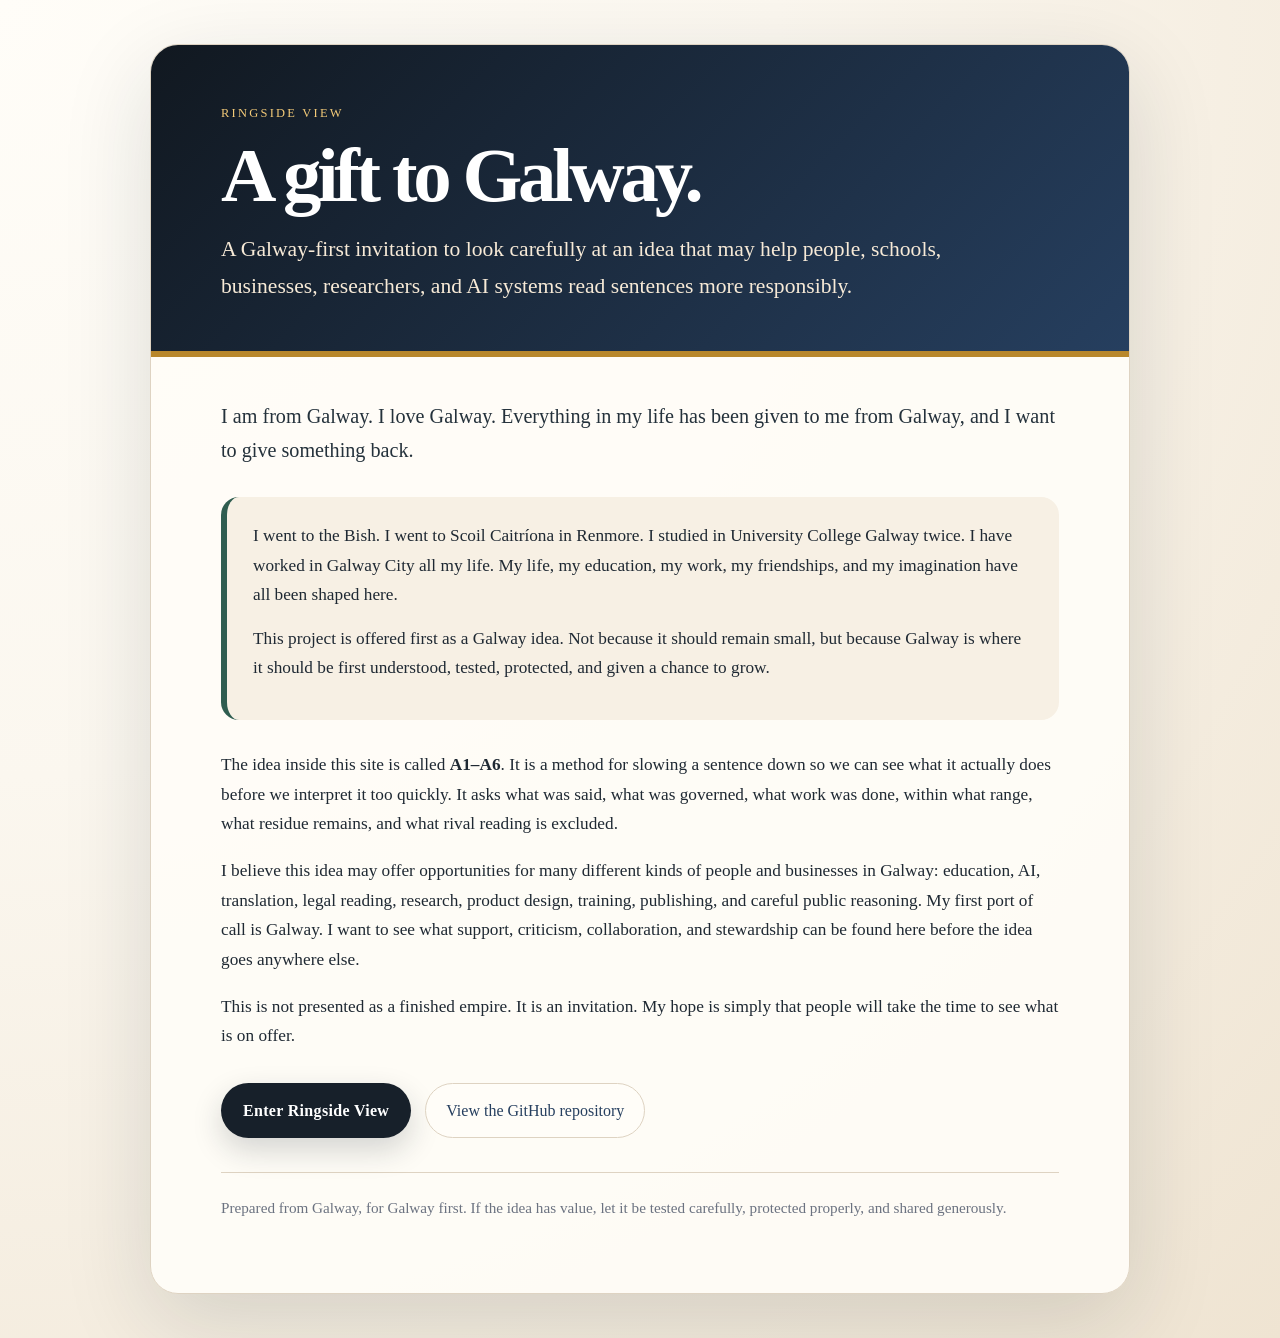
==== index.html @ 9c7d5e65 "Add Galway landing page" ====
<!DOCTYPE html>
<html lang="en">
<head>
  <meta charset="UTF-8" />
  <meta name="viewport" content="width=device-width, initial-scale=1.0" />
  <title>Ringside View — A Gift to Galway</title>
  <style>
    :root{
      --ink:#1f2933;
      --muted:#6b7280;
      --paper:#fbf7ef;
      --card:#fffdf8;
      --line:#ded3c2;
      --deep:#17202a;
      --blue:#263f5f;
      --gold:#b8872b;
      --green:#2f5d50;
    }
    *{box-sizing:border-box;}
    body{
      margin:0;
      background:radial-gradient(circle at top left,#fffdf8 0,#fbf7ef 42%,#efe4d2 100%);
      color:var(--ink);
      font-family:Georgia,'Times New Roman',serif;
      line-height:1.7;
    }
    .page{
      min-height:100vh;
      display:flex;
      align-items:center;
      justify-content:center;
      padding:44px 22px;
    }
    .panel{
      width:min(980px,100%);
      background:rgba(255,253,248,.92);
      border:1px solid var(--line);
      border-radius:28px;
      box-shadow:0 28px 90px rgba(23,32,42,.14);
      overflow:hidden;
    }
    .hero{
      background:linear-gradient(135deg,#111820,#263f5f);
      color:#fff;
      padding:58px clamp(26px,6vw,70px) 46px;
      border-bottom:6px solid var(--gold);
    }
    .kicker{
      text-transform:uppercase;
      letter-spacing:.18em;
      color:#f3ca78;
      font-size:.78rem;
      margin:0 0 14px;
    }
    h1{
      font-size:clamp(2.3rem,6vw,5.4rem);
      line-height:.98;
      letter-spacing:-.055em;
      margin:0 0 18px;
    }
    .subtitle{
      font-size:clamp(1.1rem,2vw,1.35rem);
      color:#f7ead7;
      max-width:760px;
      margin:0;
    }
    .content{
      padding:42px clamp(26px,6vw,70px) 54px;
    }
    p{margin:0 0 18px;font-size:1.08rem;}
    .lead{
      font-size:1.26rem;
      color:#24313b;
    }
    .galway{
      margin:30px 0;
      padding:24px 26px;
      background:#f7f0e4;
      border-left:6px solid var(--green);
      border-radius:18px;
    }
    .galway p{margin-bottom:14px;}
    .small-note{
      color:var(--muted);
      font-size:.98rem;
    }
    .cta-row{
      display:flex;
      gap:14px;
      flex-wrap:wrap;
      align-items:center;
      margin-top:32px;
    }
    a.button{
      display:inline-block;
      text-decoration:none;
      background:var(--deep);
      color:#fff;
      padding:14px 22px;
      border-radius:999px;
      font-weight:bold;
      letter-spacing:.02em;
      box-shadow:0 12px 30px rgba(23,32,42,.18);
      transition:transform .16s ease, background .16s ease;
    }
    a.button:hover{transform:translateY(-1px);background:#263f5f;}
    a.secondary{
      display:inline-block;
      text-decoration:none;
      color:var(--blue);
      border:1px solid var(--line);
      background:#fffdf8;
      padding:13px 20px;
      border-radius:999px;
    }
    .footer{
      margin-top:34px;
      padding-top:22px;
      border-top:1px solid var(--line);
      color:var(--muted);
      font-size:.95rem;
    }
    @media(max-width:680px){
      .page{padding:18px 12px;align-items:flex-start;}
      .panel{border-radius:22px;}
      .hero{padding:42px 24px 34px;}
      .content{padding:30px 24px 38px;}
      p{font-size:1.02rem;}
      .lead{font-size:1.13rem;}
    }
  </style>
</head>
<body>
  <main class="page">
    <section class="panel" aria-labelledby="title">
      <header class="hero">
        <p class="kicker">Ringside View</p>
        <h1 id="title">A gift to Galway.</h1>
        <p class="subtitle">A Galway-first invitation to look carefully at an idea that may help people, schools, businesses, researchers, and AI systems read sentences more responsibly.</p>
      </header>

      <div class="content">
        <p class="lead">I am from Galway. I love Galway. Everything in my life has been given to me from Galway, and I want to give something back.</p>

        <div class="galway">
          <p>I went to the Bish. I went to Scoil Caitríona in Renmore. I studied in University College Galway twice. I have worked in Galway City all my life. My life, my education, my work, my friendships, and my imagination have all been shaped here.</p>
          <p>This project is offered first as a Galway idea. Not because it should remain small, but because Galway is where it should be first understood, tested, protected, and given a chance to grow.</p>
        </div>

        <p>The idea inside this site is called <strong>A1–A6</strong>. It is a method for slowing a sentence down so we can see what it actually does before we interpret it too quickly. It asks what was said, what was governed, what work was done, within what range, what residue remains, and what rival reading is excluded.</p>

        <p>I believe this idea may offer opportunities for many different kinds of people and businesses in Galway: education, AI, translation, legal reading, research, product design, training, publishing, and careful public reasoning. My first port of call is Galway. I want to see what support, criticism, collaboration, and stewardship can be found here before the idea goes anywhere else.</p>

        <p>This is not presented as a finished empire. It is an invitation. My hope is simply that people will take the time to see what is on offer.</p>

        <div class="cta-row">
          <a class="button" href="Ringside_View.html">Enter Ringside View</a>
          <a class="secondary" href="https://github.com/TitanicParker/ringside-view">View the GitHub repository</a>
        </div>

        <p class="footer">Prepared from Galway, for Galway first. If the idea has value, let it be tested carefully, protected properly, and shared generously.</p>
      </div>
    </section>
  </main>
</body>
</html>
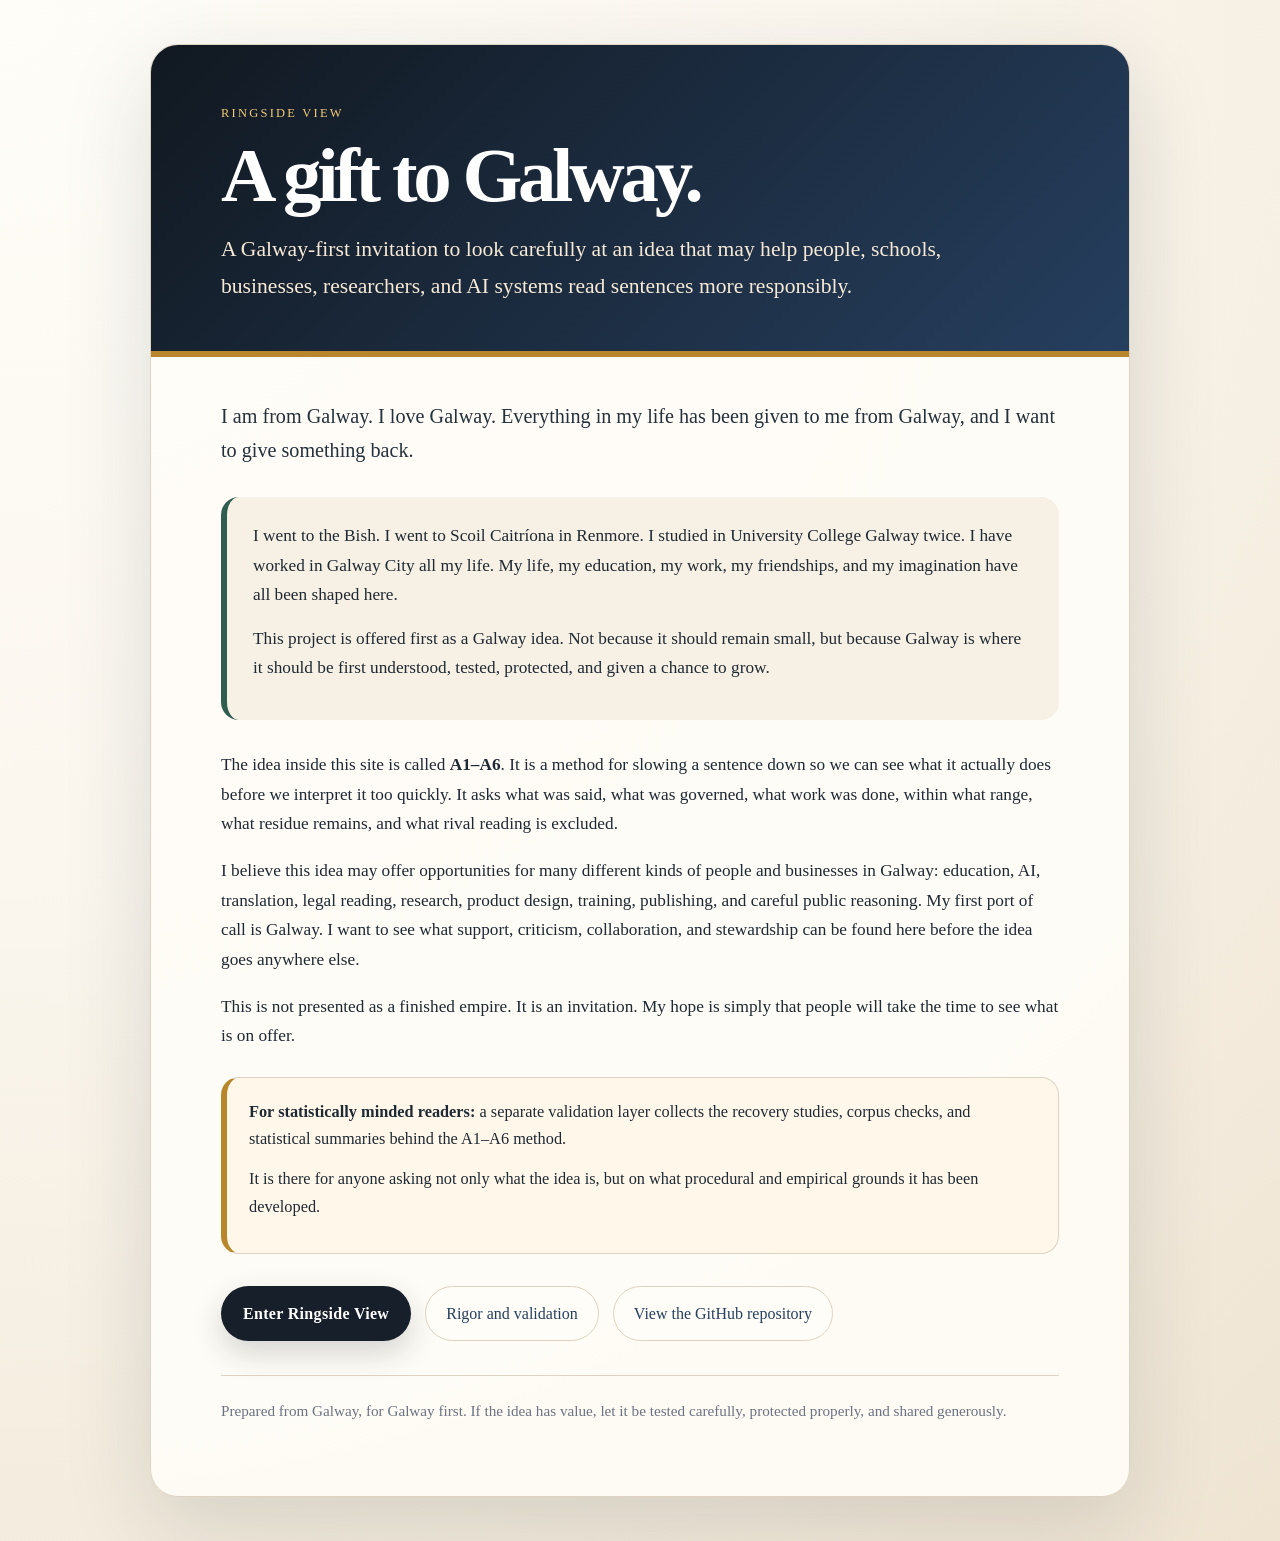
==== commit 0808770c: "Link validation layer from landing page" ====
--- a/index.html
+++ b/index.html
@@ -84,6 +84,15 @@
       color:var(--muted);
       font-size:.98rem;
     }
+    .validation-note{
+      margin:26px 0 0;
+      padding:20px 22px;
+      background:#fff8ea;
+      border:1px solid var(--line);
+      border-left:6px solid var(--gold);
+      border-radius:18px;
+    }
+    .validation-note p{font-size:1.02rem;margin-bottom:12px;}
     .cta-row{
       display:flex;
       gap:14px;
@@ -153,8 +162,14 @@
 
         <p>This is not presented as a finished empire. It is an invitation. My hope is simply that people will take the time to see what is on offer.</p>
 
+        <div class="validation-note">
+          <p><strong>For statistically minded readers:</strong> a separate validation layer collects the recovery studies, corpus checks, and statistical summaries behind the A1–A6 method.</p>
+          <p>It is there for anyone asking not only what the idea is, but on what procedural and empirical grounds it has been developed.</p>
+        </div>
+
         <div class="cta-row">
           <a class="button" href="Ringside_View.html">Enter Ringside View</a>
+          <a class="secondary" href="validation/index.html">Rigor and validation</a>
           <a class="secondary" href="https://github.com/TitanicParker/ringside-view">View the GitHub repository</a>
         </div>
 
@@ -163,4 +178,4 @@
     </section>
   </main>
 </body>
-</html>
+</html>
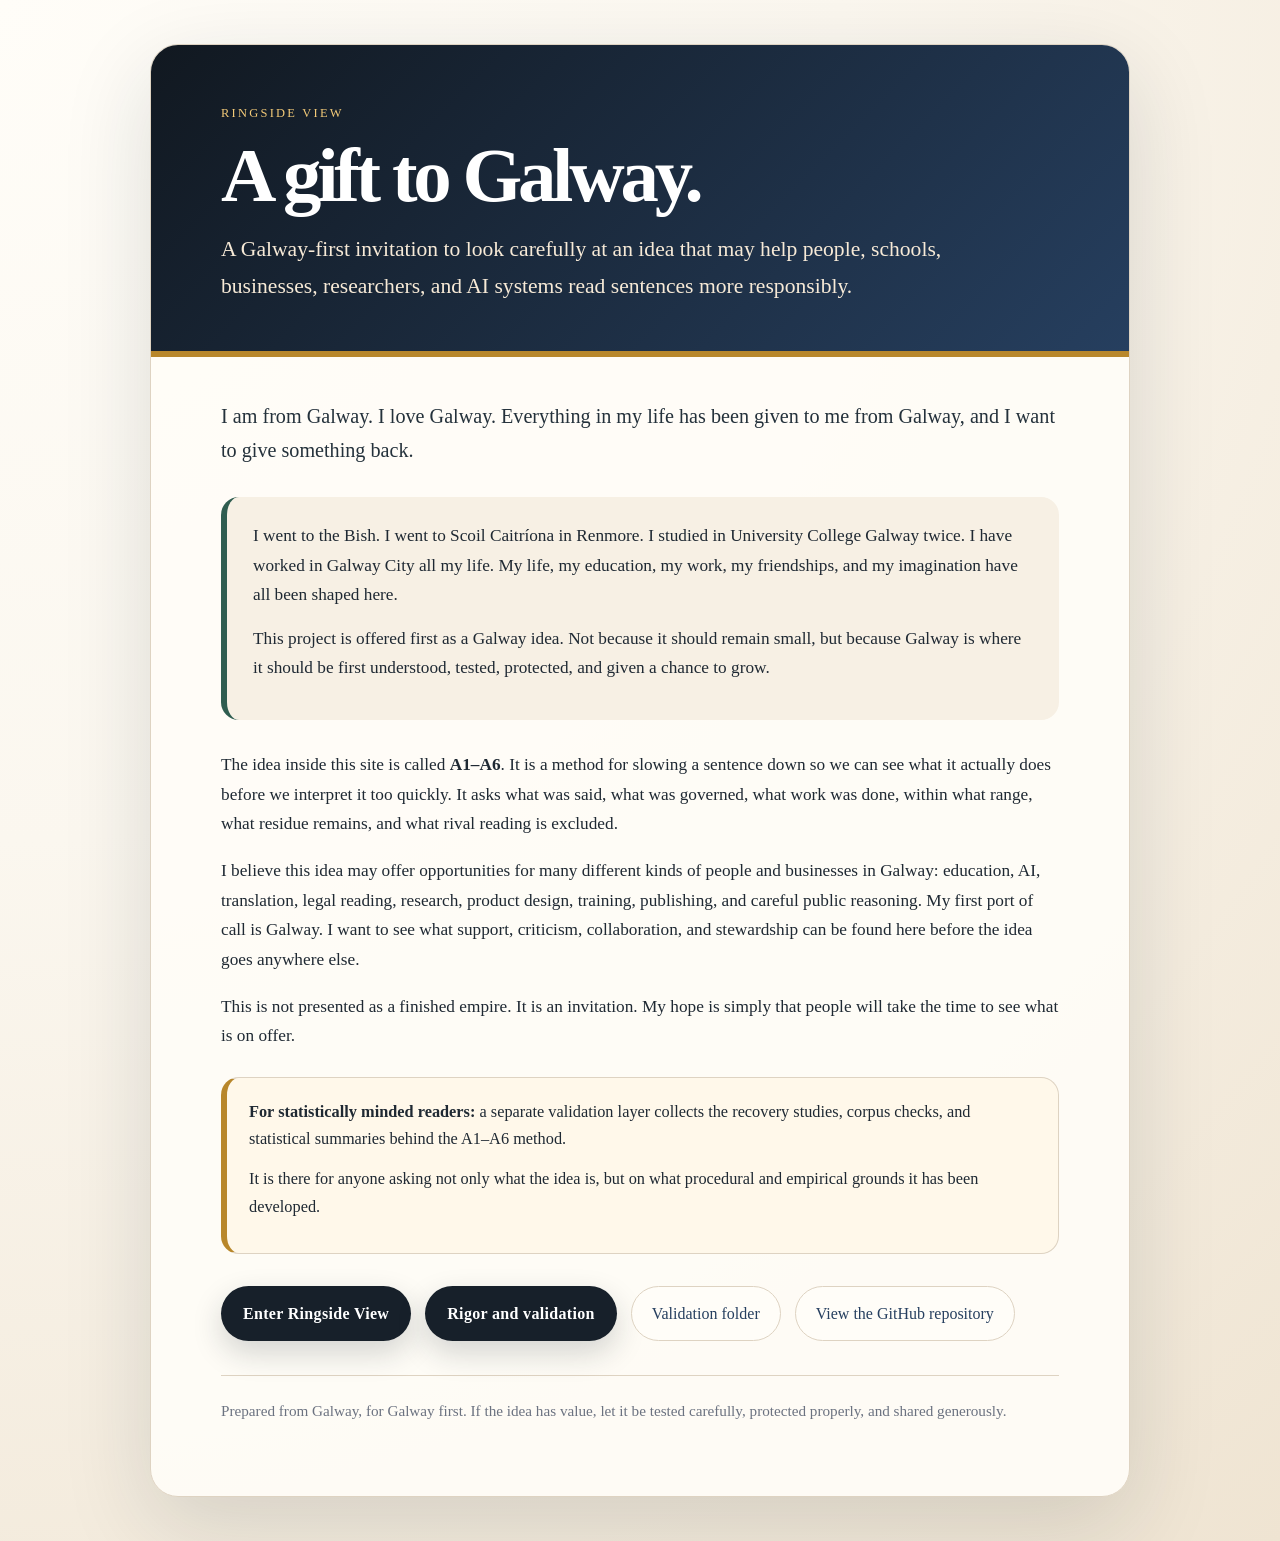
==== commit d5920c0c: "Make validation link root-visible" ====
--- a/index.html
+++ b/index.html
@@ -169,7 +169,8 @@
 
         <div class="cta-row">
           <a class="button" href="Ringside_View.html">Enter Ringside View</a>
-          <a class="secondary" href="validation/index.html">Rigor and validation</a>
+          <a class="button" href="rigor-and-validation.html">Rigor and validation</a>
+          <a class="secondary" href="validation/index.html">Validation folder</a>
           <a class="secondary" href="https://github.com/TitanicParker/ringside-view">View the GitHub repository</a>
         </div>
 
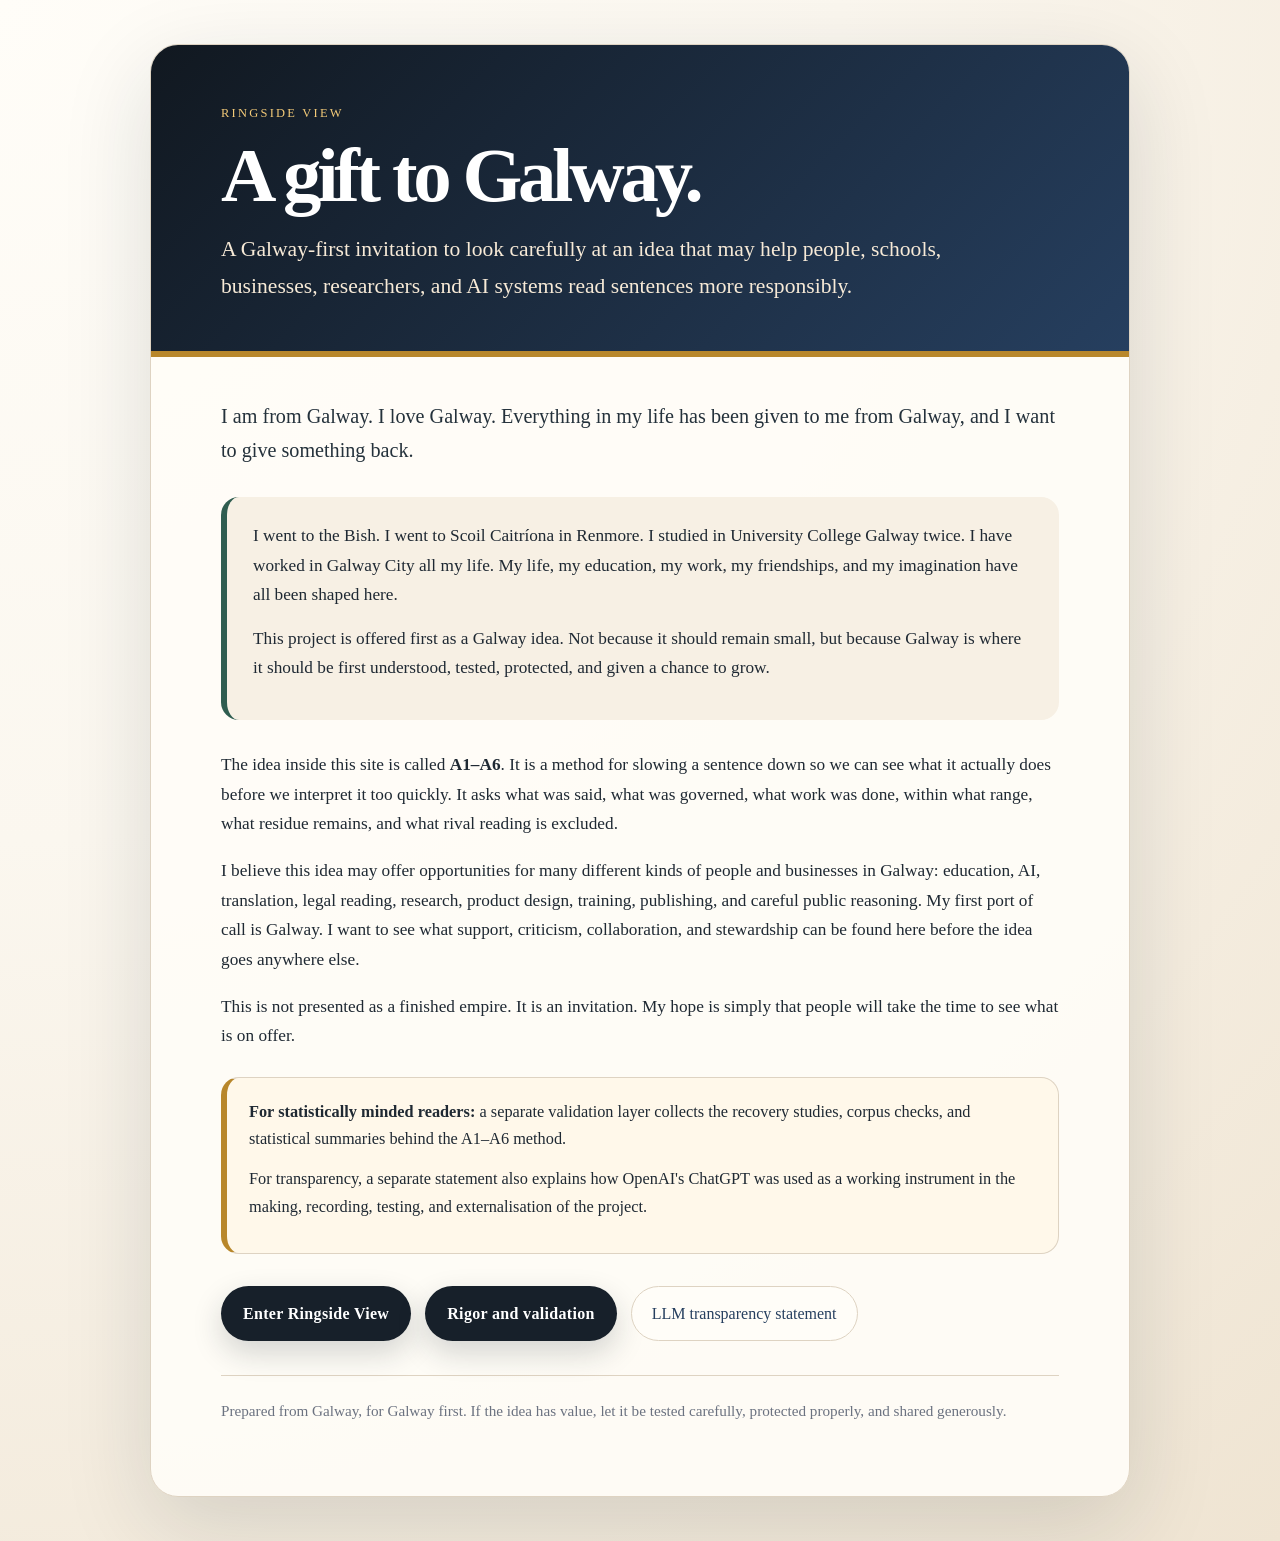
==== commit 55658dc1: "Replace repository link with LLM transparency" ====
--- a/index.html
+++ b/index.html
@@ -164,14 +164,13 @@
 
         <div class="validation-note">
           <p><strong>For statistically minded readers:</strong> a separate validation layer collects the recovery studies, corpus checks, and statistical summaries behind the A1–A6 method.</p>
-          <p>It is there for anyone asking not only what the idea is, but on what procedural and empirical grounds it has been developed.</p>
+          <p>For transparency, a separate statement also explains how OpenAI's ChatGPT was used as a working instrument in the making, recording, testing, and externalisation of the project.</p>
         </div>
 
         <div class="cta-row">
           <a class="button" href="Ringside_View.html">Enter Ringside View</a>
           <a class="button" href="rigor-and-validation.html">Rigor and validation</a>
-          <a class="secondary" href="validation/index.html">Validation folder</a>
-          <a class="secondary" href="https://github.com/TitanicParker/ringside-view">View the GitHub repository</a>
+          <a class="secondary" href="llm-transparency.html">LLM transparency statement</a>
         </div>
 
         <p class="footer">Prepared from Galway, for Galway first. If the idea has value, let it be tested carefully, protected properly, and shared generously.</p>
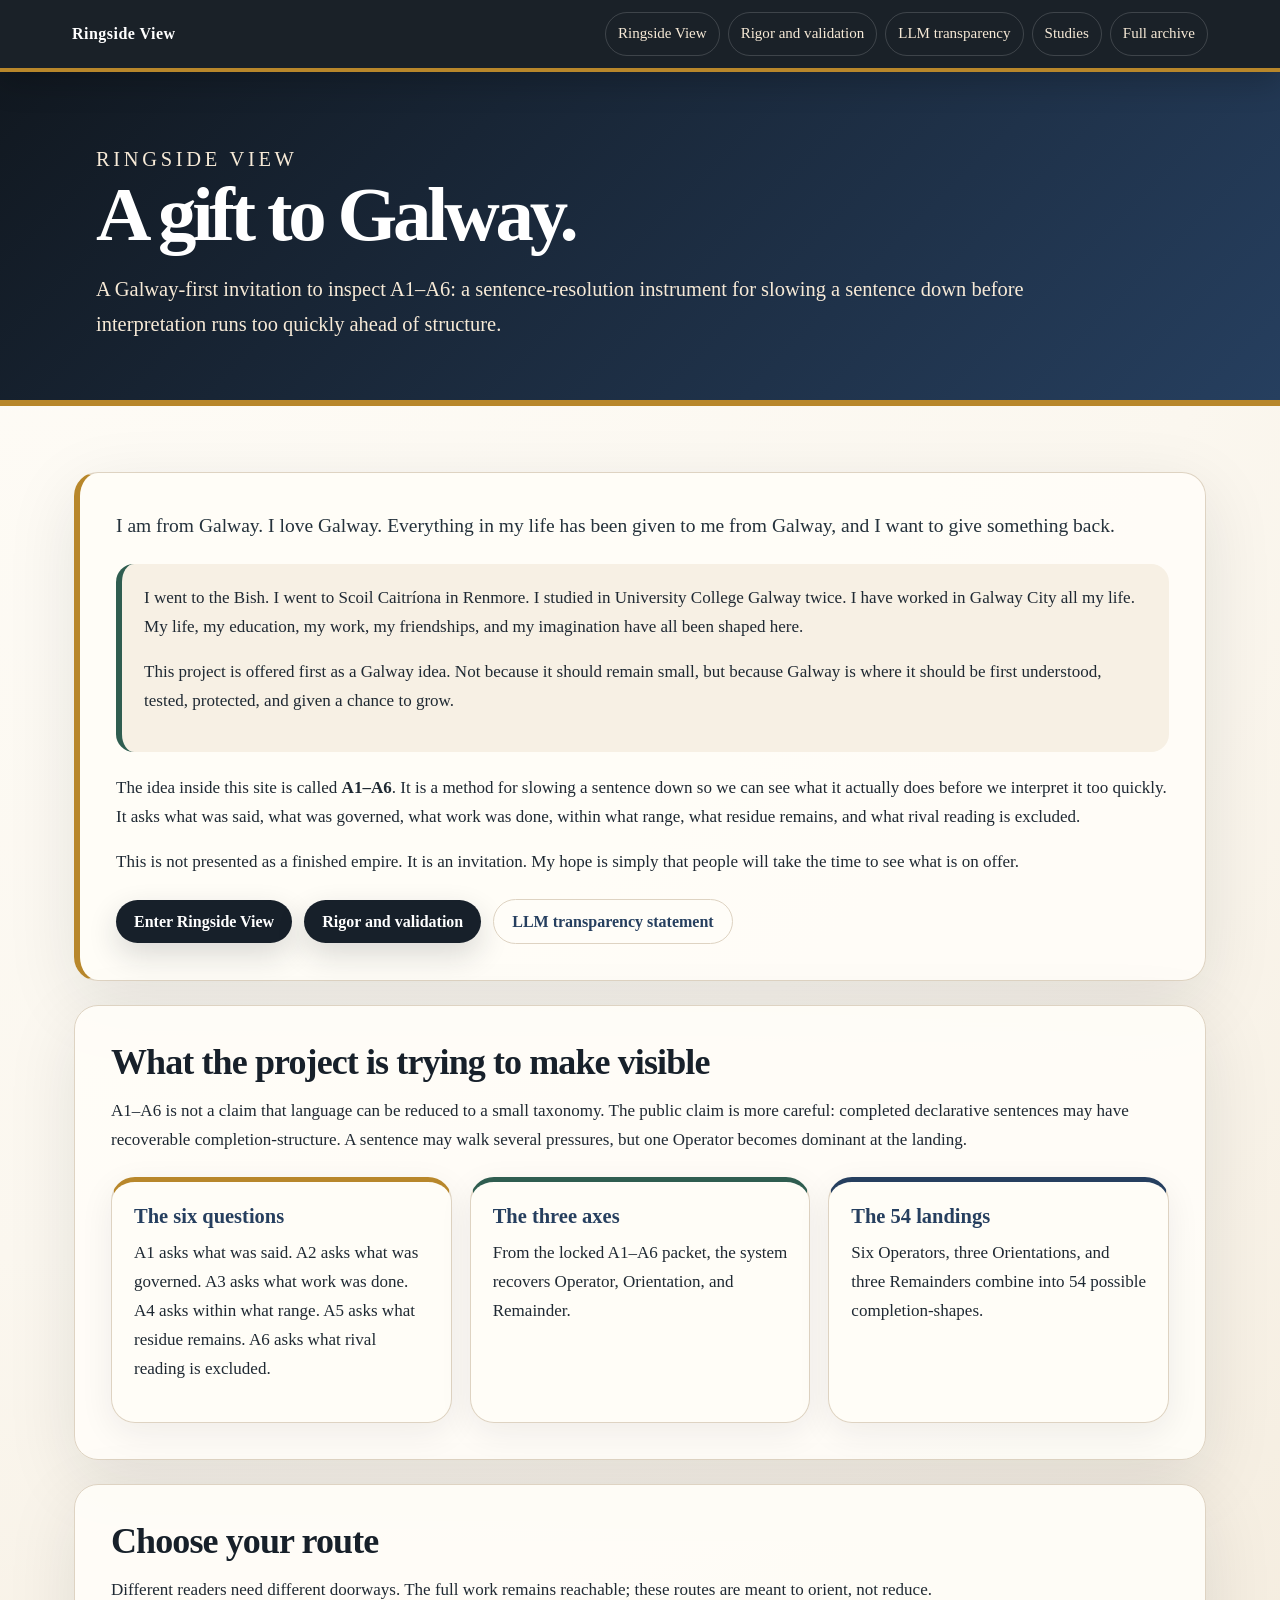
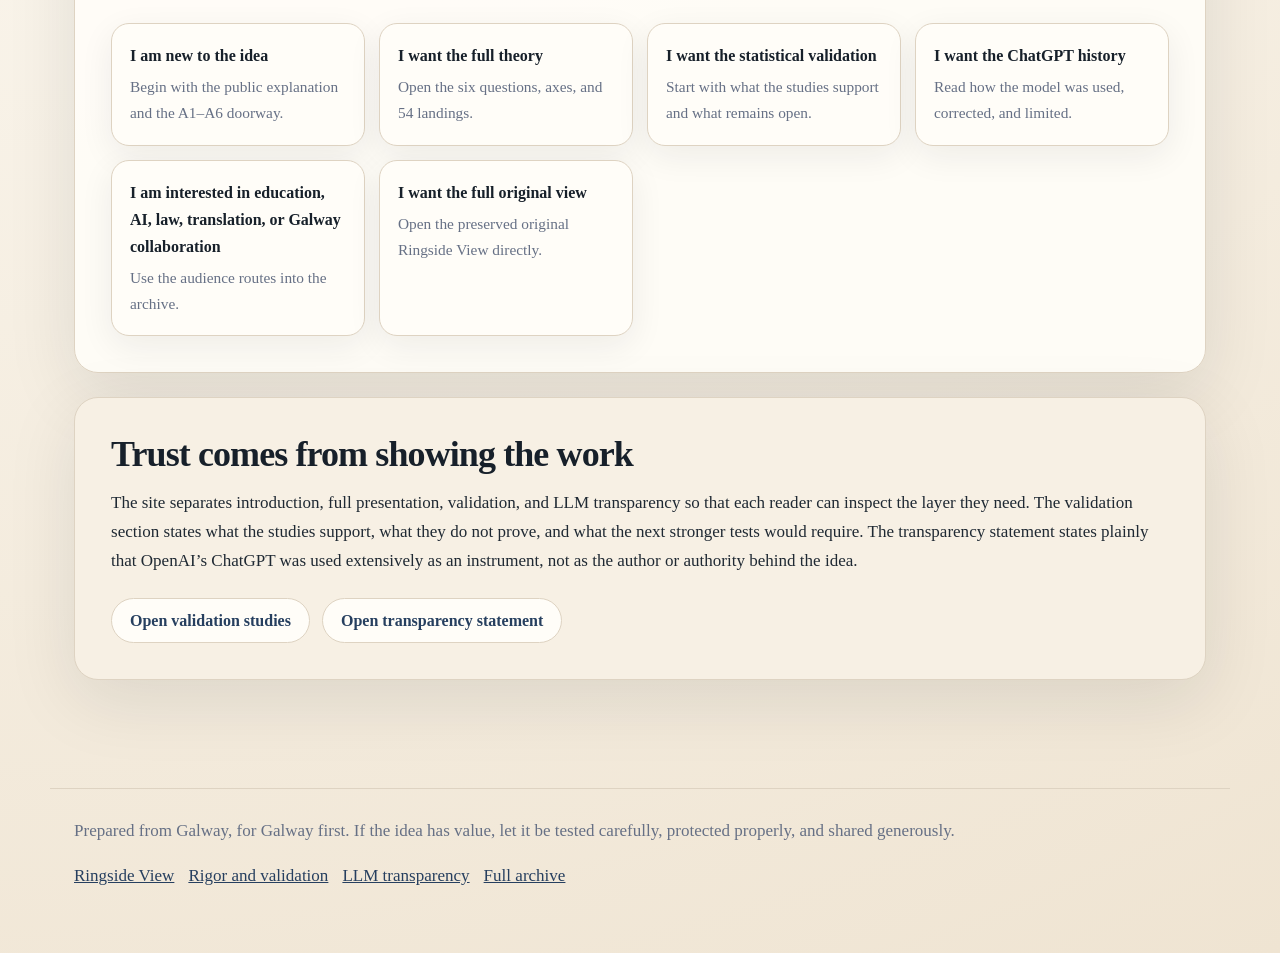
==== commit 09934100: "Redesign Galway landing page with reader routes" ====
--- a/index.html
+++ b/index.html
@@ -4,178 +4,89 @@
   <meta charset="UTF-8" />
   <meta name="viewport" content="width=device-width, initial-scale=1.0" />
   <title>Ringside View — A Gift to Galway</title>
-  <style>
-    :root{
-      --ink:#1f2933;
-      --muted:#6b7280;
-      --paper:#fbf7ef;
-      --card:#fffdf8;
-      --line:#ded3c2;
-      --deep:#17202a;
-      --blue:#263f5f;
-      --gold:#b8872b;
-      --green:#2f5d50;
-    }
-    *{box-sizing:border-box;}
-    body{
-      margin:0;
-      background:radial-gradient(circle at top left,#fffdf8 0,#fbf7ef 42%,#efe4d2 100%);
-      color:var(--ink);
-      font-family:Georgia,'Times New Roman',serif;
-      line-height:1.7;
-    }
-    .page{
-      min-height:100vh;
-      display:flex;
-      align-items:center;
-      justify-content:center;
-      padding:44px 22px;
-    }
-    .panel{
-      width:min(980px,100%);
-      background:rgba(255,253,248,.92);
-      border:1px solid var(--line);
-      border-radius:28px;
-      box-shadow:0 28px 90px rgba(23,32,42,.14);
-      overflow:hidden;
-    }
-    .hero{
-      background:linear-gradient(135deg,#111820,#263f5f);
-      color:#fff;
-      padding:58px clamp(26px,6vw,70px) 46px;
-      border-bottom:6px solid var(--gold);
-    }
-    .kicker{
-      text-transform:uppercase;
-      letter-spacing:.18em;
-      color:#f3ca78;
-      font-size:.78rem;
-      margin:0 0 14px;
-    }
-    h1{
-      font-size:clamp(2.3rem,6vw,5.4rem);
-      line-height:.98;
-      letter-spacing:-.055em;
-      margin:0 0 18px;
-    }
-    .subtitle{
-      font-size:clamp(1.1rem,2vw,1.35rem);
-      color:#f7ead7;
-      max-width:760px;
-      margin:0;
-    }
-    .content{
-      padding:42px clamp(26px,6vw,70px) 54px;
-    }
-    p{margin:0 0 18px;font-size:1.08rem;}
-    .lead{
-      font-size:1.26rem;
-      color:#24313b;
-    }
-    .galway{
-      margin:30px 0;
-      padding:24px 26px;
-      background:#f7f0e4;
-      border-left:6px solid var(--green);
-      border-radius:18px;
-    }
-    .galway p{margin-bottom:14px;}
-    .small-note{
-      color:var(--muted);
-      font-size:.98rem;
-    }
-    .validation-note{
-      margin:26px 0 0;
-      padding:20px 22px;
-      background:#fff8ea;
-      border:1px solid var(--line);
-      border-left:6px solid var(--gold);
-      border-radius:18px;
-    }
-    .validation-note p{font-size:1.02rem;margin-bottom:12px;}
-    .cta-row{
-      display:flex;
-      gap:14px;
-      flex-wrap:wrap;
-      align-items:center;
-      margin-top:32px;
-    }
-    a.button{
-      display:inline-block;
-      text-decoration:none;
-      background:var(--deep);
-      color:#fff;
-      padding:14px 22px;
-      border-radius:999px;
-      font-weight:bold;
-      letter-spacing:.02em;
-      box-shadow:0 12px 30px rgba(23,32,42,.18);
-      transition:transform .16s ease, background .16s ease;
-    }
-    a.button:hover{transform:translateY(-1px);background:#263f5f;}
-    a.secondary{
-      display:inline-block;
-      text-decoration:none;
-      color:var(--blue);
-      border:1px solid var(--line);
-      background:#fffdf8;
-      padding:13px 20px;
-      border-radius:999px;
-    }
-    .footer{
-      margin-top:34px;
-      padding-top:22px;
-      border-top:1px solid var(--line);
-      color:var(--muted);
-      font-size:.95rem;
-    }
-    @media(max-width:680px){
-      .page{padding:18px 12px;align-items:flex-start;}
-      .panel{border-radius:22px;}
-      .hero{padding:42px 24px 34px;}
-      .content{padding:30px 24px 38px;}
-      p{font-size:1.02rem;}
-      .lead{font-size:1.13rem;}
-    }
-  </style>
+  <link rel="stylesheet" href="assets/site.css" />
 </head>
 <body>
-  <main class="page">
-    <section class="panel" aria-labelledby="title">
-      <header class="hero">
-        <p class="kicker">Ringside View</p>
-        <h1 id="title">A gift to Galway.</h1>
-        <p class="subtitle">A Galway-first invitation to look carefully at an idea that may help people, schools, businesses, researchers, and AI systems read sentences more responsibly.</p>
-      </header>
+  <nav class="site-nav" aria-label="Main navigation">
+    <div class="nav-inner">
+      <a class="brand" href="index.html">Ringside View</a>
+      <div class="nav-links">
+        <a href="Ringside_View.html">Ringside View</a>
+        <a href="rigor-and-validation.html">Rigor and validation</a>
+        <a href="llm-transparency.html">LLM transparency</a>
+        <a href="validation/index.html">Studies</a>
+        <a href="Ringside_View_backup.html">Full archive</a>
+      </div>
+    </div>
+  </nav>
 
-      <div class="content">
-        <p class="lead">I am from Galway. I love Galway. Everything in my life has been given to me from Galway, and I want to give something back.</p>
+  <header class="hero">
+    <p class="kicker">Ringside View</p>
+    <h1>A gift to Galway.</h1>
+    <p>A Galway-first invitation to inspect A1–A6: a sentence-resolution instrument for slowing a sentence down before interpretation runs too quickly ahead of structure.</p>
+  </header>
 
-        <div class="galway">
-          <p>I went to the Bish. I went to Scoil Caitríona in Renmore. I studied in University College Galway twice. I have worked in Galway City all my life. My life, my education, my work, my friendships, and my imagination have all been shaped here.</p>
-          <p>This project is offered first as a Galway idea. Not because it should remain small, but because Galway is where it should be first understood, tested, protected, and given a chance to grow.</p>
-        </div>
+  <main class="container">
+    <section class="section gold">
+      <p class="lead">I am from Galway. I love Galway. Everything in my life has been given to me from Galway, and I want to give something back.</p>
+      <div class="callout green">
+        <p>I went to the Bish. I went to Scoil Caitríona in Renmore. I studied in University College Galway twice. I have worked in Galway City all my life. My life, my education, my work, my friendships, and my imagination have all been shaped here.</p>
+        <p>This project is offered first as a Galway idea. Not because it should remain small, but because Galway is where it should be first understood, tested, protected, and given a chance to grow.</p>
+      </div>
+      <p>The idea inside this site is called <strong>A1–A6</strong>. It is a method for slowing a sentence down so we can see what it actually does before we interpret it too quickly. It asks what was said, what was governed, what work was done, within what range, what residue remains, and what rival reading is excluded.</p>
+      <p>This is not presented as a finished empire. It is an invitation. My hope is simply that people will take the time to see what is on offer.</p>
+      <div class="button-row" aria-label="Primary entry points">
+        <a class="button" href="Ringside_View.html">Enter Ringside View</a>
+        <a class="button" href="rigor-and-validation.html">Rigor and validation</a>
+        <a class="secondary" href="llm-transparency.html">LLM transparency statement</a>
+      </div>
+    </section>
 
-        <p>The idea inside this site is called <strong>A1–A6</strong>. It is a method for slowing a sentence down so we can see what it actually does before we interpret it too quickly. It asks what was said, what was governed, what work was done, within what range, what residue remains, and what rival reading is excluded.</p>
+    <section class="section">
+      <h2>What the project is trying to make visible</h2>
+      <p>A1–A6 is not a claim that language can be reduced to a small taxonomy. The public claim is more careful: completed declarative sentences may have recoverable completion-structure. A sentence may walk several pressures, but one Operator becomes dominant at the landing.</p>
+      <div class="grid">
+        <article class="card gold">
+          <h3>The six questions</h3>
+          <p>A1 asks what was said. A2 asks what was governed. A3 asks what work was done. A4 asks within what range. A5 asks what residue remains. A6 asks what rival reading is excluded.</p>
+        </article>
+        <article class="card green">
+          <h3>The three axes</h3>
+          <p>From the locked A1–A6 packet, the system recovers Operator, Orientation, and Remainder.</p>
+        </article>
+        <article class="card blue">
+          <h3>The 54 landings</h3>
+          <p>Six Operators, three Orientations, and three Remainders combine into 54 possible completion-shapes.</p>
+        </article>
+      </div>
+    </section>
 
-        <p>I believe this idea may offer opportunities for many different kinds of people and businesses in Galway: education, AI, translation, legal reading, research, product design, training, publishing, and careful public reasoning. My first port of call is Galway. I want to see what support, criticism, collaboration, and stewardship can be found here before the idea goes anywhere else.</p>
+    <section class="route-panel" id="routes">
+      <h2>Choose your route</h2>
+      <p>Different readers need different doorways. The full work remains reachable; these routes are meant to orient, not reduce.</p>
+      <div class="route-list">
+        <a class="route" href="Ringside_View.html#overview"><strong>I am new to the idea</strong><span>Begin with the public explanation and the A1–A6 doorway.</span></a>
+        <a class="route" href="Ringside_View.html#theory"><strong>I want the full theory</strong><span>Open the six questions, axes, and 54 landings.</span></a>
+        <a class="route" href="rigor-and-validation.html"><strong>I want the statistical validation</strong><span>Start with what the studies support and what remains open.</span></a>
+        <a class="route" href="llm-transparency.html"><strong>I want the ChatGPT history</strong><span>Read how the model was used, corrected, and limited.</span></a>
+        <a class="route" href="Ringside_View.html#audiences"><strong>I am interested in education, AI, law, translation, or Galway collaboration</strong><span>Use the audience routes into the archive.</span></a>
+        <a class="route" href="Ringside_View_backup.html"><strong>I want the full original view</strong><span>Open the preserved original Ringside View directly.</span></a>
+      </div>
+    </section>
 
-        <p>This is not presented as a finished empire. It is an invitation. My hope is simply that people will take the time to see what is on offer.</p>
-
-        <div class="validation-note">
-          <p><strong>For statistically minded readers:</strong> a separate validation layer collects the recovery studies, corpus checks, and statistical summaries behind the A1–A6 method.</p>
-          <p>For transparency, a separate statement also explains how OpenAI's ChatGPT was used as a working instrument in the making, recording, testing, and externalisation of the project.</p>
-        </div>
-
-        <div class="cta-row">
-          <a class="button" href="Ringside_View.html">Enter Ringside View</a>
-          <a class="button" href="rigor-and-validation.html">Rigor and validation</a>
-          <a class="secondary" href="llm-transparency.html">LLM transparency statement</a>
-        </div>
-
-        <p class="footer">Prepared from Galway, for Galway first. If the idea has value, let it be tested carefully, protected properly, and shared generously.</p>
+    <section class="section paper">
+      <h2>Trust comes from showing the work</h2>
+      <p>The site separates introduction, full presentation, validation, and LLM transparency so that each reader can inspect the layer they need. The validation section states what the studies support, what they do not prove, and what the next stronger tests would require. The transparency statement states plainly that OpenAI’s ChatGPT was used extensively as an instrument, not as the author or authority behind the idea.</p>
+      <div class="button-row">
+        <a class="secondary" href="validation/index.html">Open validation studies</a>
+        <a class="secondary" href="llm-transparency.html">Open transparency statement</a>
       </div>
     </section>
   </main>
+
+  <footer class="footer">
+    <p>Prepared from Galway, for Galway first. If the idea has value, let it be tested carefully, protected properly, and shared generously.</p>
+    <p><a href="Ringside_View.html">Ringside View</a><a href="rigor-and-validation.html">Rigor and validation</a><a href="llm-transparency.html">LLM transparency</a><a href="Ringside_View_backup.html">Full archive</a></p>
+  </footer>
 </body>
-</html>+</html>
--- a/assets/site.css
+++ b/assets/site.css
@@ -0,0 +1,127 @@
+/* Ringside View shared site styling */
+:root{
+  --ink:#1f2933;
+  --muted:#667085;
+  --paper:#fbf7ef;
+  --paper-deep:#efe4d2;
+  --card:#fffdf8;
+  --line:#ded3c2;
+  --deep:#17202a;
+  --night:#111820;
+  --blue:#263f5f;
+  --gold:#b8872b;
+  --green:#2f5d50;
+  --red:#7b3d35;
+  --shadow:0 20px 70px rgba(23,32,42,.10);
+  --soft-shadow:0 10px 34px rgba(23,32,42,.07);
+  --radius:24px;
+}
+*{box-sizing:border-box;}
+html{scroll-behavior:smooth;}
+body{
+  margin:0;
+  background:radial-gradient(circle at top left,#fffdf8 0,#fbf7ef 44%,#efe4d2 100%);
+  color:var(--ink);
+  font-family:Georgia,'Times New Roman',serif;
+  line-height:1.7;
+}
+a{color:var(--blue);}
+a:focus-visible,summary:focus-visible{outline:3px solid rgba(184,135,43,.55);outline-offset:4px;border-radius:10px;}
+.site-nav{
+  position:sticky;
+  top:0;
+  z-index:50;
+  background:rgba(17,24,32,.96);
+  color:white;
+  border-bottom:4px solid var(--gold);
+  box-shadow:0 12px 30px rgba(0,0,0,.18);
+}
+.nav-inner{max-width:1180px;margin:0 auto;padding:12px 22px;display:flex;align-items:center;justify-content:space-between;gap:16px;}
+.brand{color:white;text-decoration:none;font-weight:bold;letter-spacing:.03em;white-space:nowrap;}
+.nav-links{display:flex;gap:8px;flex-wrap:wrap;justify-content:flex-end;}
+.nav-links a{color:#f7ead7;text-decoration:none;border:1px solid rgba(255,255,255,.16);border-radius:999px;padding:8px 12px;font-size:.94rem;}
+.nav-links a:hover{background:rgba(255,255,255,.08);color:white;}
+.hero{
+  background:linear-gradient(135deg,#111820,#263f5f);
+  color:#fff;
+  padding:70px clamp(24px,8vw,96px) 58px;
+  border-bottom:6px solid var(--gold);
+}
+.hero.narrow{padding-top:56px;padding-bottom:46px;}
+.kicker{text-transform:uppercase;letter-spacing:.18em;color:#f3ca78;font-size:.78rem;margin:0 0 14px;}
+h1{font-size:clamp(2.25rem,6vw,5.35rem);line-height:1.01;letter-spacing:-.055em;margin:0 0 18px;}
+.hero p{font-size:clamp(1.08rem,2vw,1.28rem);color:#f7ead7;max-width:950px;margin:0;}
+.container{max-width:1180px;margin:0 auto;padding:42px 24px 84px;}
+.container.reading{max-width:980px;}
+.section,.card,.route-panel,details.panel{
+  background:rgba(255,253,248,.94);
+  border:1px solid var(--line);
+  border-radius:var(--radius);
+  box-shadow:var(--shadow);
+  padding:clamp(22px,4vw,36px);
+  margin:24px 0;
+}
+.section.paper{background:#f7f0e4;}
+.section.green{border-left:6px solid var(--green);}
+.section.gold{border-left:6px solid var(--gold);}
+.section.blue{border-left:6px solid var(--blue);}
+h2{font-size:clamp(1.65rem,3vw,2.25rem);line-height:1.14;margin:0 0 14px;color:var(--deep);letter-spacing:-.025em;}
+h3{font-size:1.28rem;line-height:1.25;margin:0 0 10px;color:var(--blue);}
+p{font-size:1.065rem;margin:0 0 16px;}
+.lead{font-size:1.22rem;color:#24313b;}
+.grid{display:grid;grid-template-columns:repeat(auto-fit,minmax(240px,1fr));gap:18px;margin:22px 0 0;}
+.grid.wide{grid-template-columns:repeat(auto-fit,minmax(280px,1fr));}
+.card{margin:0;box-shadow:var(--soft-shadow);padding:22px;}
+.card.gold{border-top:5px solid var(--gold);}
+.card.green{border-top:5px solid var(--green);}
+.card.blue{border-top:5px solid var(--blue);}
+.card.red{border-top:5px solid var(--red);}
+.tagrow{display:flex;flex-wrap:wrap;gap:8px;margin:14px 0 0;}
+.tag{font-size:.84rem;padding:5px 10px;border:1px solid var(--line);background:#fbf4e7;border-radius:999px;color:#4c5963;}
+.button-row{display:flex;gap:12px;flex-wrap:wrap;align-items:center;margin-top:22px;}
+.button,.secondary{
+  display:inline-block;
+  text-decoration:none;
+  border-radius:999px;
+  padding:12px 18px;
+  font-weight:bold;
+  line-height:1.2;
+}
+.button{background:var(--deep);color:white;box-shadow:0 12px 30px rgba(23,32,42,.16);}
+.button:hover{background:var(--blue);}
+.secondary{color:var(--blue);border:1px solid var(--line);background:#fffdf8;}
+.secondary:hover{border-color:var(--gold);}
+.callout{background:#f7f0e4;border-left:6px solid var(--gold);border-radius:18px;padding:20px 22px;margin:22px 0;}
+.callout.green{border-left-color:var(--green);}
+.route-list{display:grid;grid-template-columns:repeat(auto-fit,minmax(250px,1fr));gap:14px;margin-top:18px;}
+.route{display:block;text-decoration:none;color:var(--ink);background:#fffdf8;border:1px solid var(--line);border-radius:18px;padding:18px;box-shadow:var(--soft-shadow);}
+.route strong{display:block;color:var(--deep);margin-bottom:5px;}
+.route span{display:block;color:var(--muted);font-size:.96rem;}
+summary{cursor:pointer;font-weight:bold;color:var(--deep);font-size:1.18rem;list-style:none;}
+summary::-webkit-details-marker{display:none;}
+summary::after{content:'+';float:right;color:var(--gold);font-size:1.3rem;line-height:1;}
+details[open] summary::after{content:'-';}
+details.panel{padding:0;overflow:hidden;}
+details.panel summary{padding:20px 24px;background:#fff8ea;border-bottom:1px solid transparent;}
+details.panel[open] summary{border-bottom-color:var(--line);}
+details.panel .detail-body{padding:24px;}
+.axis-table{width:100%;border-collapse:collapse;background:#fffef9;border:1px solid var(--line);font-size:.97rem;margin-top:16px;}
+.axis-table th,.axis-table td{border:1px solid var(--line);padding:12px;text-align:left;vertical-align:top;}
+.axis-table th{background:#efe4d2;color:#1d2730;}
+.archive-frame{width:100%;min-height:80vh;border:1px solid var(--line);border-radius:20px;background:#fbf7ef;box-shadow:var(--soft-shadow);}
+.footer{max-width:1180px;margin:0 auto;padding:28px 24px 46px;color:var(--muted);border-top:1px solid var(--line);font-size:.95rem;}
+.footer a{margin-right:14px;}
+@media(max-width:760px){
+  .site-nav{position:static;}
+  .nav-inner{align-items:flex-start;flex-direction:column;}
+  .nav-links{justify-content:flex-start;}
+  .nav-links a{font-size:.9rem;padding:7px 10px;}
+  .hero{padding:46px 22px 38px;}
+  .container{padding:28px 16px 58px;}
+  .section,.card,.route-panel,details.panel{border-radius:20px;}
+  p{font-size:1.02rem;}
+  .lead{font-size:1.12rem;}
+  .button,.secondary{width:100%;text-align:center;}
+  .axis-table{display:block;overflow-x:auto;}
+  .archive-frame{min-height:70vh;}
+}
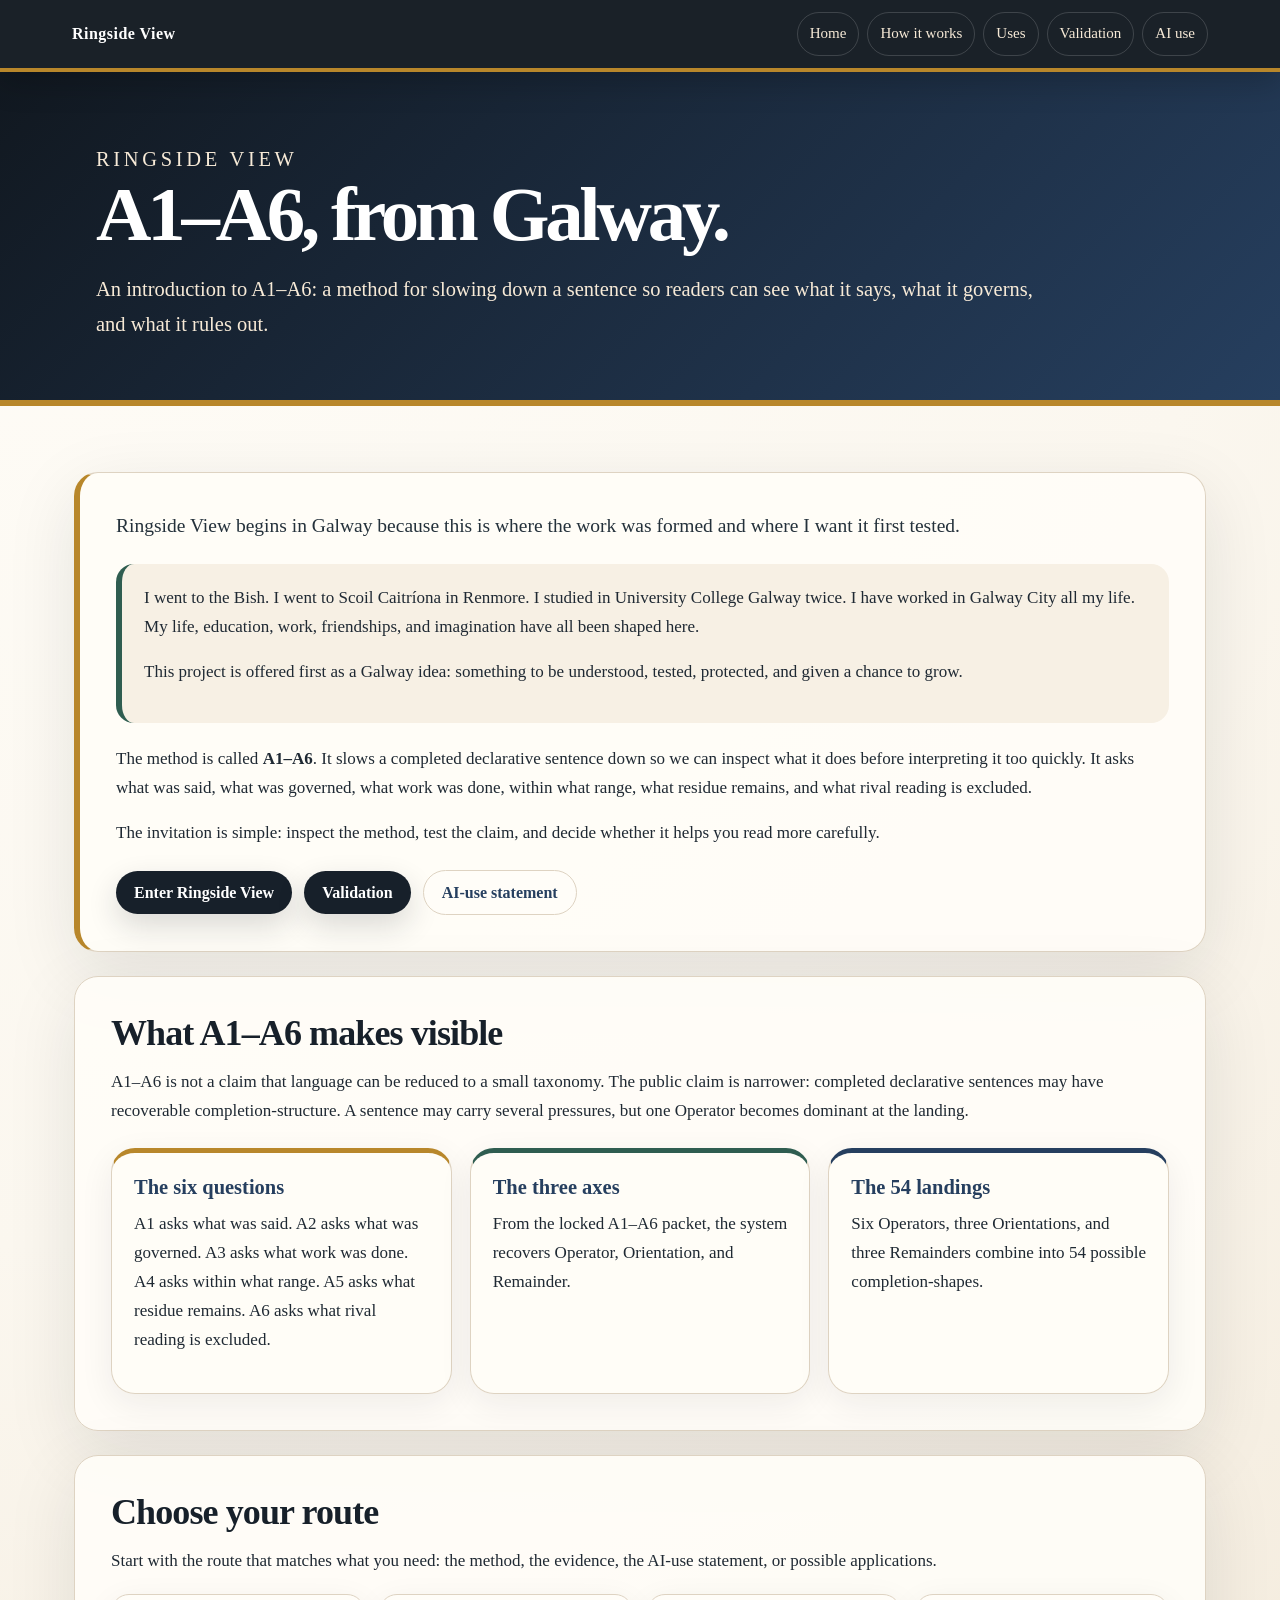
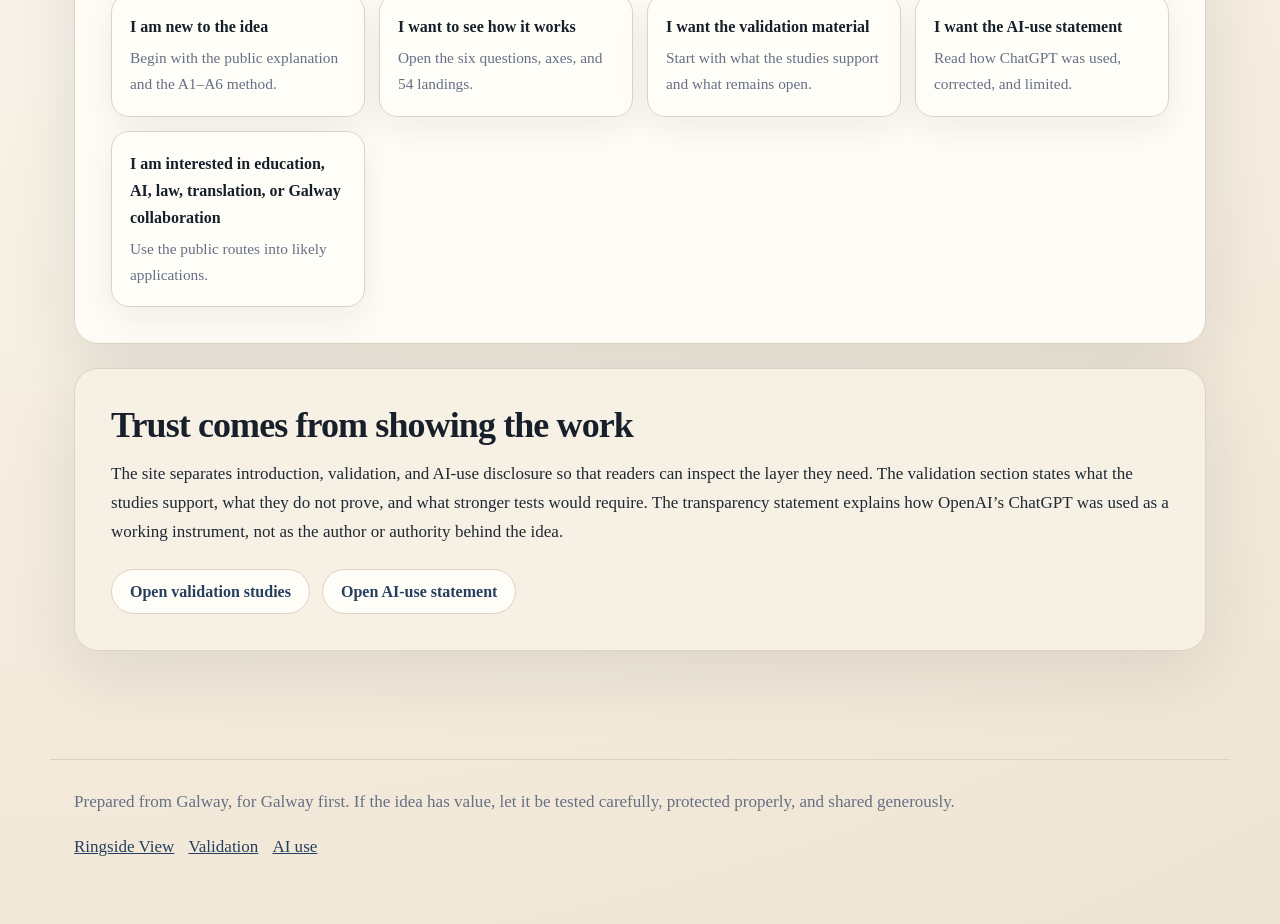
==== commit a5dab17d: "Clean public homepage copy" ====
--- a/index.html
+++ b/index.html
@@ -3,7 +3,8 @@
 <head>
   <meta charset="UTF-8" />
   <meta name="viewport" content="width=device-width, initial-scale=1.0" />
-  <title>Ringside View — A Gift to Galway</title>
+  <meta name="description" content="Ringside View introduces A1–A6, a method for inspecting what completed declarative sentences say, govern, leave behind, and rule out." />
+  <title>Ringside View — A1–A6</title>
   <link rel="stylesheet" href="assets/site.css" />
 </head>
 <body>
@@ -11,40 +12,40 @@
     <div class="nav-inner">
       <a class="brand" href="index.html">Ringside View</a>
       <div class="nav-links">
-        <a href="Ringside_View.html">Ringside View</a>
-        <a href="rigor-and-validation.html">Rigor and validation</a>
-        <a href="llm-transparency.html">LLM transparency</a>
-        <a href="validation/index.html">Studies</a>
-        <a href="Ringside_View_backup.html">Full archive</a>
+        <a href="index.html">Home</a>
+        <a href="Ringside_View.html#theory">How it works</a>
+        <a href="Ringside_View.html#audiences">Uses</a>
+        <a href="rigor-and-validation.html">Validation</a>
+        <a href="llm-transparency.html">AI use</a>
       </div>
     </div>
   </nav>
 
   <header class="hero">
     <p class="kicker">Ringside View</p>
-    <h1>A gift to Galway.</h1>
-    <p>A Galway-first invitation to inspect A1–A6: a sentence-resolution instrument for slowing a sentence down before interpretation runs too quickly ahead of structure.</p>
+    <h1>A1–A6, from Galway.</h1>
+    <p>An introduction to A1–A6: a method for slowing down a sentence so readers can see what it says, what it governs, and what it rules out.</p>
   </header>
 
   <main class="container">
     <section class="section gold">
-      <p class="lead">I am from Galway. I love Galway. Everything in my life has been given to me from Galway, and I want to give something back.</p>
+      <p class="lead">Ringside View begins in Galway because this is where the work was formed and where I want it first tested.</p>
       <div class="callout green">
-        <p>I went to the Bish. I went to Scoil Caitríona in Renmore. I studied in University College Galway twice. I have worked in Galway City all my life. My life, my education, my work, my friendships, and my imagination have all been shaped here.</p>
-        <p>This project is offered first as a Galway idea. Not because it should remain small, but because Galway is where it should be first understood, tested, protected, and given a chance to grow.</p>
+        <p>I went to the Bish. I went to Scoil Caitríona in Renmore. I studied in University College Galway twice. I have worked in Galway City all my life. My life, education, work, friendships, and imagination have all been shaped here.</p>
+        <p>This project is offered first as a Galway idea: something to be understood, tested, protected, and given a chance to grow.</p>
       </div>
-      <p>The idea inside this site is called <strong>A1–A6</strong>. It is a method for slowing a sentence down so we can see what it actually does before we interpret it too quickly. It asks what was said, what was governed, what work was done, within what range, what residue remains, and what rival reading is excluded.</p>
-      <p>This is not presented as a finished empire. It is an invitation. My hope is simply that people will take the time to see what is on offer.</p>
+      <p>The method is called <strong>A1–A6</strong>. It slows a completed declarative sentence down so we can inspect what it does before interpreting it too quickly. It asks what was said, what was governed, what work was done, within what range, what residue remains, and what rival reading is excluded.</p>
+      <p>The invitation is simple: inspect the method, test the claim, and decide whether it helps you read more carefully.</p>
       <div class="button-row" aria-label="Primary entry points">
         <a class="button" href="Ringside_View.html">Enter Ringside View</a>
-        <a class="button" href="rigor-and-validation.html">Rigor and validation</a>
-        <a class="secondary" href="llm-transparency.html">LLM transparency statement</a>
+        <a class="button" href="rigor-and-validation.html">Validation</a>
+        <a class="secondary" href="llm-transparency.html">AI-use statement</a>
       </div>
     </section>
 
     <section class="section">
-      <h2>What the project is trying to make visible</h2>
-      <p>A1–A6 is not a claim that language can be reduced to a small taxonomy. The public claim is more careful: completed declarative sentences may have recoverable completion-structure. A sentence may walk several pressures, but one Operator becomes dominant at the landing.</p>
+      <h2>What A1–A6 makes visible</h2>
+      <p>A1–A6 is not a claim that language can be reduced to a small taxonomy. The public claim is narrower: completed declarative sentences may have recoverable completion-structure. A sentence may carry several pressures, but one Operator becomes dominant at the landing.</p>
       <div class="grid">
         <article class="card gold">
           <h3>The six questions</h3>
@@ -63,30 +64,29 @@
 
     <section class="route-panel" id="routes">
       <h2>Choose your route</h2>
-      <p>Different readers need different doorways. The full work remains reachable; these routes are meant to orient, not reduce.</p>
+      <p>Start with the route that matches what you need: the method, the evidence, the AI-use statement, or possible applications.</p>
       <div class="route-list">
-        <a class="route" href="Ringside_View.html#overview"><strong>I am new to the idea</strong><span>Begin with the public explanation and the A1–A6 doorway.</span></a>
-        <a class="route" href="Ringside_View.html#theory"><strong>I want the full theory</strong><span>Open the six questions, axes, and 54 landings.</span></a>
-        <a class="route" href="rigor-and-validation.html"><strong>I want the statistical validation</strong><span>Start with what the studies support and what remains open.</span></a>
-        <a class="route" href="llm-transparency.html"><strong>I want the ChatGPT history</strong><span>Read how the model was used, corrected, and limited.</span></a>
-        <a class="route" href="Ringside_View.html#audiences"><strong>I am interested in education, AI, law, translation, or Galway collaboration</strong><span>Use the audience routes into the archive.</span></a>
-        <a class="route" href="Ringside_View_backup.html"><strong>I want the full original view</strong><span>Open the preserved original Ringside View directly.</span></a>
+        <a class="route" href="Ringside_View.html#overview"><strong>I am new to the idea</strong><span>Begin with the public explanation and the A1–A6 method.</span></a>
+        <a class="route" href="Ringside_View.html#theory"><strong>I want to see how it works</strong><span>Open the six questions, axes, and 54 landings.</span></a>
+        <a class="route" href="rigor-and-validation.html"><strong>I want the validation material</strong><span>Start with what the studies support and what remains open.</span></a>
+        <a class="route" href="llm-transparency.html"><strong>I want the AI-use statement</strong><span>Read how ChatGPT was used, corrected, and limited.</span></a>
+        <a class="route" href="Ringside_View.html#audiences"><strong>I am interested in education, AI, law, translation, or Galway collaboration</strong><span>Use the public routes into likely applications.</span></a>
       </div>
     </section>
 
     <section class="section paper">
       <h2>Trust comes from showing the work</h2>
-      <p>The site separates introduction, full presentation, validation, and LLM transparency so that each reader can inspect the layer they need. The validation section states what the studies support, what they do not prove, and what the next stronger tests would require. The transparency statement states plainly that OpenAI’s ChatGPT was used extensively as an instrument, not as the author or authority behind the idea.</p>
+      <p>The site separates introduction, validation, and AI-use disclosure so that readers can inspect the layer they need. The validation section states what the studies support, what they do not prove, and what stronger tests would require. The transparency statement explains how OpenAI’s ChatGPT was used as a working instrument, not as the author or authority behind the idea.</p>
       <div class="button-row">
         <a class="secondary" href="validation/index.html">Open validation studies</a>
-        <a class="secondary" href="llm-transparency.html">Open transparency statement</a>
+        <a class="secondary" href="llm-transparency.html">Open AI-use statement</a>
       </div>
     </section>
   </main>
 
   <footer class="footer">
     <p>Prepared from Galway, for Galway first. If the idea has value, let it be tested carefully, protected properly, and shared generously.</p>
-    <p><a href="Ringside_View.html">Ringside View</a><a href="rigor-and-validation.html">Rigor and validation</a><a href="llm-transparency.html">LLM transparency</a><a href="Ringside_View_backup.html">Full archive</a></p>
+    <p><a href="Ringside_View.html">Ringside View</a><a href="rigor-and-validation.html">Validation</a><a href="llm-transparency.html">AI use</a></p>
   </footer>
 </body>
 </html>
